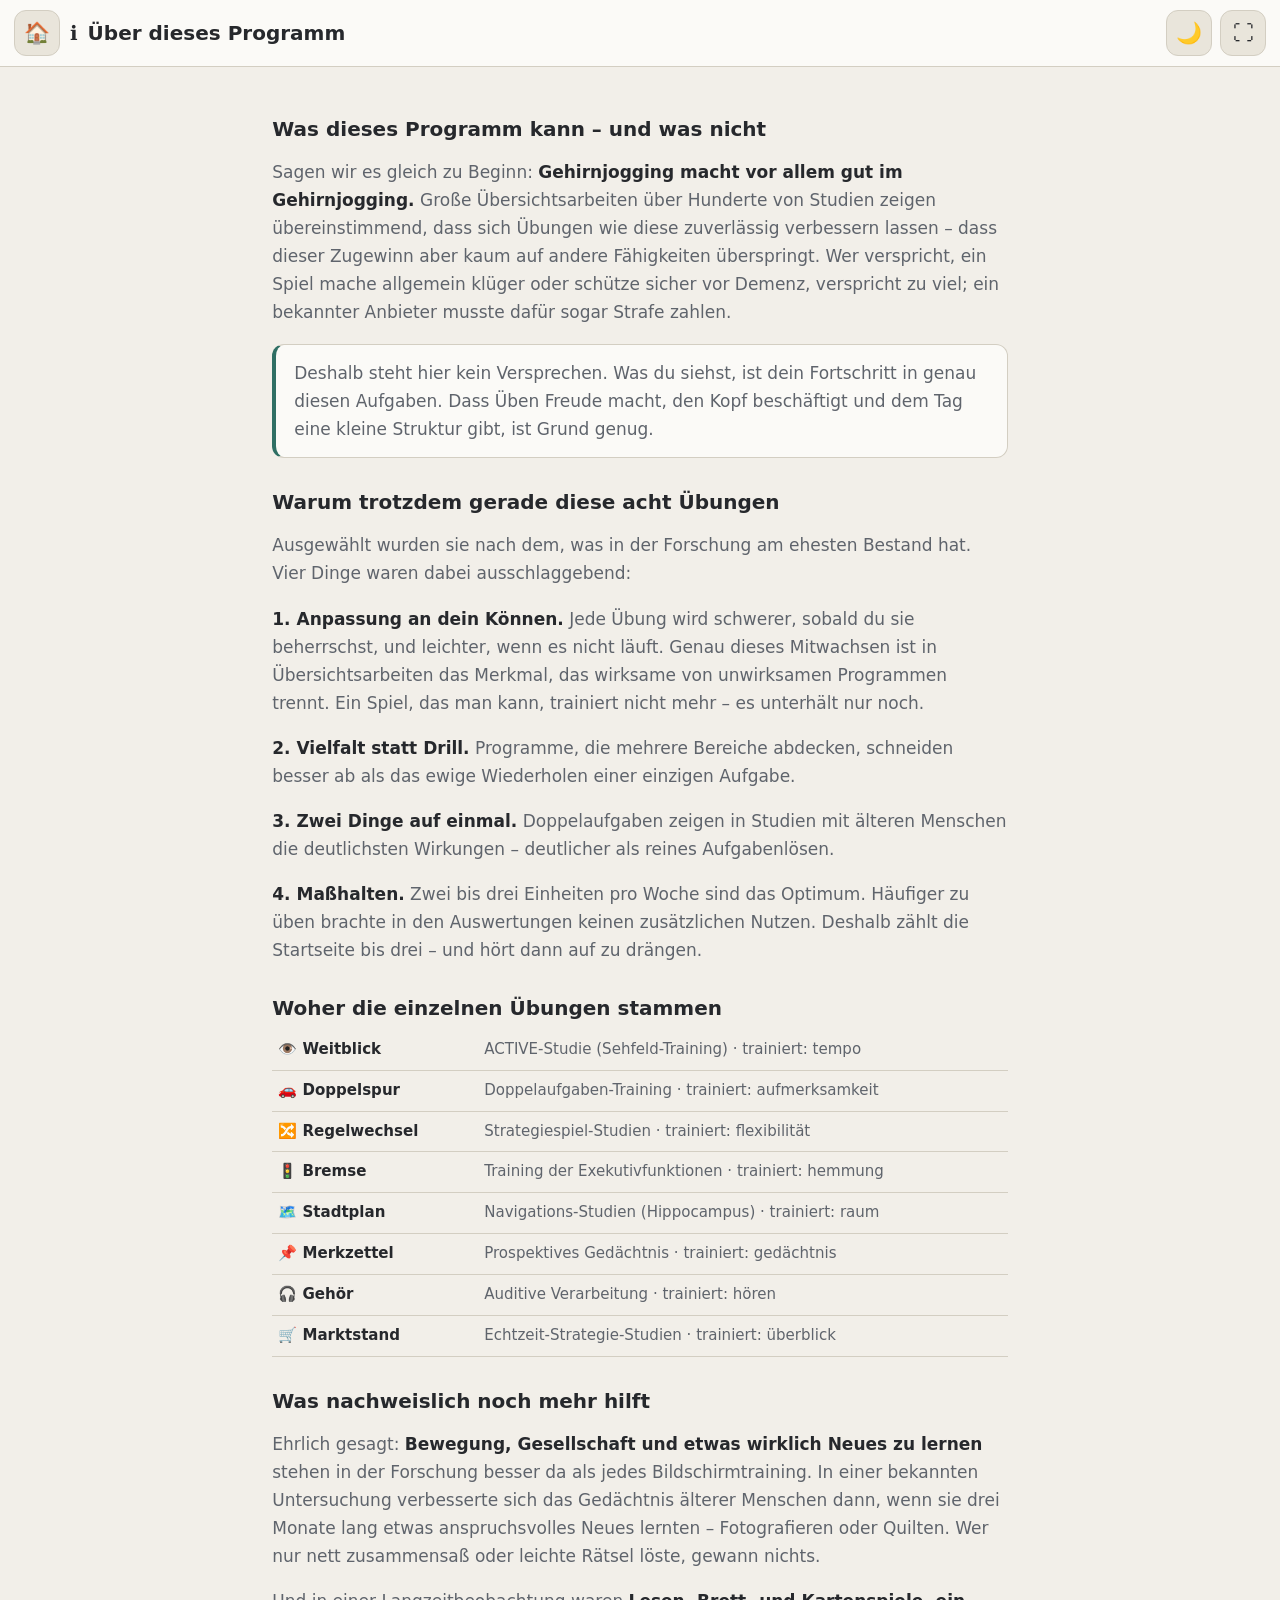
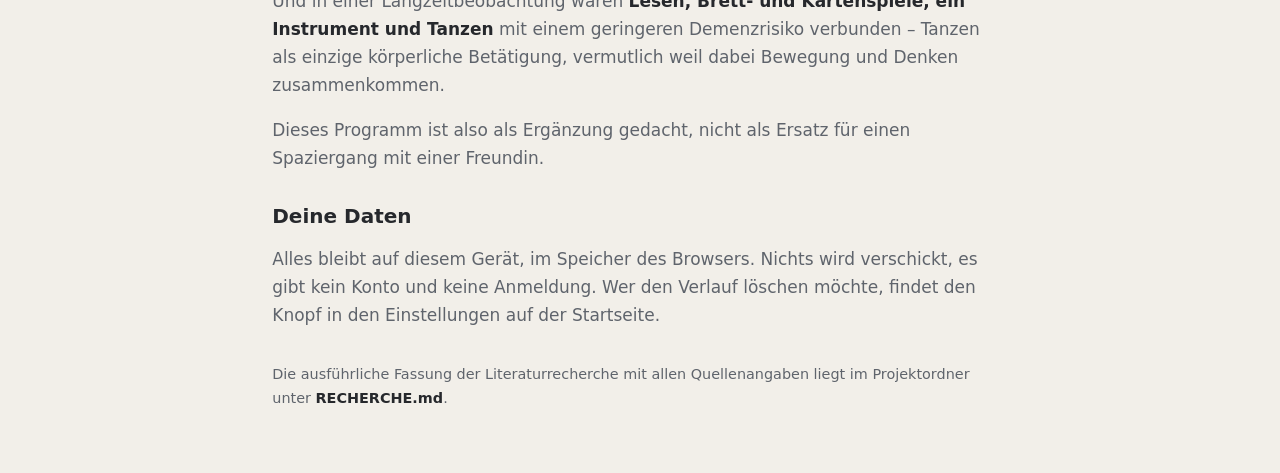
==== ueber.html @ f0347457 "Gehirnjogging: acht adaptive Übungen als statische Seite Ergänzt die Spielesammlung um genau die kog" ====
<!DOCTYPE html>
<html lang="de">
<head>
<meta charset="utf-8">
<meta name="viewport" content="width=device-width, initial-scale=1">
<title>Über dieses Programm – Gehirnjogging</title>
<link rel="icon" href="data:image/svg+xml,<svg xmlns='http://www.w3.org/2000/svg' viewBox='0 0 100 100'><text y='.9em' font-size='90'>🧠</text></svg>">
<link rel="stylesheet" href="css/common.css">
<script src="js/common.js"></script>
<script src="js/uebungen.js" defer></script>
<style>
.text{max-width:68ch;margin:0 auto}
.text h2{margin:32px 0 10px;font-size:1.25rem}
.text p{color:var(--muted);line-height:1.65}
.text b{color:var(--text)}
.kasten{
  background:var(--surface);border:1px solid var(--border);border-left:4px solid var(--accent);
  border-radius:12px;padding:14px 18px;margin:18px 0;
}
.kasten p{margin:0}
table.q{width:100%;border-collapse:collapse;margin-top:10px;font-size:.94rem}
table.q td{padding:9px 6px;border-bottom:1px solid var(--border);vertical-align:top;color:var(--muted)}
table.q td:first-child{font-weight:700;color:var(--text);white-space:nowrap;padding-right:14px}
</style>
</head>
<body>

<header class="topbar">
  <a class="icon-btn" href="index.html" title="Zur Übersicht">🏠</a>
  <h1><span>ℹ️</span> Über dieses Programm</h1>
  <div class="actions">
    <button class="icon-btn" id="btn-theme" title="Hell/Dunkel">🌙</button>
    <button class="icon-btn" id="btn-fs" title="Vollbild">⛶</button>
  </div>
</header>

<main class="page">
  <div class="text">

    <h2>Was dieses Programm kann – und was nicht</h2>
    <p>Sagen wir es gleich zu Beginn: <b>Gehirnjogging macht vor allem gut im
    Gehirnjogging.</b> Große Übersichtsarbeiten über Hunderte von Studien zeigen
    übereinstimmend, dass sich Übungen wie diese zuverlässig verbessern lassen – dass
    dieser Zugewinn aber kaum auf andere Fähigkeiten überspringt. Wer verspricht,
    ein Spiel mache allgemein klüger oder schütze sicher vor Demenz, verspricht zu
    viel; ein bekannter Anbieter musste dafür sogar Strafe zahlen.</p>

    <div class="kasten">
      <p>Deshalb steht hier kein Versprechen. Was du siehst, ist dein Fortschritt in
      genau diesen Aufgaben. Dass Üben Freude macht, den Kopf beschäftigt und dem
      Tag eine kleine Struktur gibt, ist Grund genug.</p>
    </div>

    <h2>Warum trotzdem gerade diese acht Übungen</h2>
    <p>Ausgewählt wurden sie nach dem, was in der Forschung am ehesten Bestand hat.
    Vier Dinge waren dabei ausschlaggebend:</p>
    <p><b>1. Anpassung an dein Können.</b> Jede Übung wird schwerer, sobald du sie
    beherrschst, und leichter, wenn es nicht läuft. Genau dieses Mitwachsen ist in
    Übersichtsarbeiten das Merkmal, das wirksame von unwirksamen Programmen trennt.
    Ein Spiel, das man kann, trainiert nicht mehr – es unterhält nur noch.</p>
    <p><b>2. Vielfalt statt Drill.</b> Programme, die mehrere Bereiche abdecken,
    schneiden besser ab als das ewige Wiederholen einer einzigen Aufgabe.</p>
    <p><b>3. Zwei Dinge auf einmal.</b> Doppelaufgaben zeigen in Studien mit älteren
    Menschen die deutlichsten Wirkungen – deutlicher als reines Aufgabenlösen.</p>
    <p><b>4. Maßhalten.</b> Zwei bis drei Einheiten pro Woche sind das Optimum.
    Häufiger zu üben brachte in den Auswertungen keinen zusätzlichen Nutzen. Deshalb
    zählt die Startseite bis drei – und hört dann auf zu drängen.</p>

    <h2>Woher die einzelnen Übungen stammen</h2>
    <table class="q" id="tabelle"></table>

    <h2>Was nachweislich noch mehr hilft</h2>
    <p>Ehrlich gesagt: <b>Bewegung, Gesellschaft und etwas wirklich Neues zu lernen</b>
    stehen in der Forschung besser da als jedes Bildschirmtraining. In einer
    bekannten Untersuchung verbesserte sich das Gedächtnis älterer Menschen dann,
    wenn sie drei Monate lang etwas anspruchsvolles Neues lernten – Fotografieren
    oder Quilten. Wer nur nett zusammensaß oder leichte Rätsel löste, gewann nichts.</p>
    <p>Und in einer Langzeitbeobachtung waren <b>Lesen, Brett- und Kartenspiele, ein
    Instrument und Tanzen</b> mit einem geringeren Demenzrisiko verbunden – Tanzen als
    einzige körperliche Betätigung, vermutlich weil dabei Bewegung und Denken
    zusammenkommen.</p>
    <p>Dieses Programm ist also als Ergänzung gedacht, nicht als Ersatz für einen
    Spaziergang mit einer Freundin.</p>

    <h2>Deine Daten</h2>
    <p>Alles bleibt auf diesem Gerät, im Speicher des Browsers. Nichts wird
    verschickt, es gibt kein Konto und keine Anmeldung. Wer den Verlauf löschen
    möchte, findet den Knopf in den Einstellungen auf der Startseite.</p>

    <p style="margin-top:34px;font-size:.9rem">
      Die ausführliche Fassung der Literaturrecherche mit allen Quellenangaben liegt
      im Projektordner unter <b>RECHERCHE.md</b>.
    </p>
  </div>
</main>

<script>
document.addEventListener("DOMContentLoaded", function () {
  var t = document.getElementById("tabelle");
  GJ.UEBUNGEN.forEach(function (u) {
    var tr = document.createElement("tr");
    tr.innerHTML = "<td>" + u.icon + " " + u.name + "</td><td>" + u.quelle +
      " · trainiert: " + u.bereich.toLowerCase() + "</td>";
    t.appendChild(tr);
  });
});
</script>
</body>
</html>
---- css/common.css ----
/* ===== Gehirnjogging – gemeinsames Design ===== */
:root{
  --bg:#f2efe9;
  --surface:#fbfaf7;
  --surface2:#e9e5db;
  --border:#d3cec2;
  --text:#26282c;
  --muted:#5f646c;
  --accent:#2f6f64;
  --accent-soft:#dcebe6;
  --danger:#a8453a;
  --warn:#9c6f24;
  --good:#3d7a4e;
  --shadow:0 2px 10px rgba(40,35,25,.09);
  --radius:14px;
}
[data-theme="dark"]{
  --bg:#14161b;
  --surface:#1e222a;
  --surface2:#2a2f3a;
  --border:#3c4351;
  --text:#e9e7e2;
  --muted:#a3a9b3;
  --accent:#6cbcaa;
  --accent-soft:#24413b;
  --danger:#e0806f;
  --warn:#d9a75a;
  --good:#7fc08e;
  --shadow:0 2px 12px rgba(0,0,0,.45);
}

*{box-sizing:border-box}
html{-webkit-text-size-adjust:100%}
body{
  margin:0;
  font-family:system-ui,-apple-system,"Segoe UI",Roboto,sans-serif;
  background:var(--bg);color:var(--text);
  font-size:17px;line-height:1.45;min-height:100vh;
  -webkit-tap-highlight-color:transparent;
}
body.gross{font-size:20px}
h1,h2,h3{line-height:1.2}
a{color:var(--accent)}
:focus-visible{outline:3px solid var(--accent);outline-offset:2px}

button{font:inherit;color:inherit;cursor:pointer;border:none;background:none;touch-action:manipulation}
.btn{
  display:inline-flex;align-items:center;justify-content:center;gap:8px;
  min-height:46px;padding:10px 20px;border-radius:12px;
  background:var(--surface2);border:1px solid var(--border);
  font-size:1.02rem;font-weight:600;
}
.btn:hover{filter:brightness(.96)}
.btn.primary{background:var(--accent);border-color:var(--accent);color:#fff}
[data-theme="dark"] .btn.primary{color:#10201c}
.btn:disabled{opacity:.45;cursor:default}
.btn.gross{min-height:64px;font-size:1.2rem;padding:12px 28px}
.icon-btn{
  width:46px;height:46px;flex:0 0 auto;border-radius:12px;font-size:1.3rem;
  display:inline-flex;align-items:center;justify-content:center;
  background:var(--surface2);border:1px solid var(--border);
  text-decoration:none;
}
.icon-btn:hover{filter:brightness(.96)}

/* Kopfzeile */
.topbar{
  position:sticky;top:0;z-index:20;display:flex;align-items:center;gap:10px;
  padding:10px 14px;background:var(--surface);border-bottom:1px solid var(--border);
}
.topbar h1{flex:1;font-size:1.25rem;margin:0;display:flex;gap:10px;align-items:center;white-space:nowrap;overflow:hidden}
.topbar .actions{display:flex;gap:8px}

.page{max-width:1100px;margin:0 auto;padding:18px 16px 48px}
.center{display:flex;flex-direction:column;align-items:center;gap:16px}

/* Statusleiste */
.hud{display:flex;flex-wrap:wrap;gap:10px;justify-content:center}
.hud .stat{
  background:var(--surface);border:1px solid var(--border);border-radius:12px;
  padding:7px 16px;min-width:96px;text-align:center;
}
.hud .stat b{display:block;font-size:1.25rem;font-variant-numeric:tabular-nums}
.hud .stat span{color:var(--muted);font-size:.82rem}
.hud .stat.aktiv{border-color:var(--accent);box-shadow:0 0 0 2px var(--accent-soft)}

/* Overlay / Dialog */
.overlay{
  position:fixed;inset:0;z-index:50;display:none;align-items:center;justify-content:center;
  padding:16px;background:rgba(15,15,15,.5);
}
.overlay.open{display:flex}
.panel{
  background:var(--surface);border:1px solid var(--border);border-radius:var(--radius);
  padding:22px 24px;max-width:560px;width:100%;max-height:88vh;overflow:auto;box-shadow:var(--shadow);
}
.panel h2{margin:0 0 6px;font-size:1.35rem}
.panel .hint{color:var(--muted);font-size:.9rem;margin:0 0 8px}
.panel-buttons{display:flex;gap:10px;justify-content:flex-end;margin-top:18px;flex-wrap:wrap}

.field{display:flex;align-items:center;justify-content:space-between;gap:12px;margin:15px 0;flex-wrap:wrap}
.field>label{font-weight:600}
.field small{flex-basis:100%;color:var(--muted);margin-top:-4px}
.seg{display:flex;gap:6px;flex-wrap:wrap}
.seg button{
  min-height:42px;padding:8px 14px;border-radius:10px;
  border:1px solid var(--border);background:var(--surface2);font-weight:600;
}
.seg button.active{background:var(--accent);color:#fff;border-color:var(--accent)}
[data-theme="dark"] .seg button.active{color:#10201c}
input[type=checkbox]{width:24px;height:24px;accent-color:var(--accent);cursor:pointer}
input[type=range]{accent-color:var(--accent);width:160px}
input[type=number],input[type=text]{
  font:inherit;padding:8px 10px;border-radius:10px;border:1px solid var(--border);
  background:var(--surface);color:var(--text);width:92px;
}

/* Aufklappbare Erklärungen */
details.rules{
  width:min(94vw, 660px);margin:4px auto 0;
  background:var(--surface);border:1px solid var(--border);border-radius:12px;
  padding:12px 18px;
}
details.rules summary{cursor:pointer;font-weight:700;user-select:none}
details.rules summary:hover{color:var(--accent)}
details.rules p{color:var(--muted);font-size:.95rem;margin:10px 0 4px;line-height:1.55}
details.rules b{color:var(--text)}

/* Ergebnis */
.result{text-align:center}
.result .big{font-size:2.2rem;margin:6px 0 2px}
.result p{color:var(--muted);margin:6px 0 0}
.niveau-zeile{
  display:flex;align-items:center;justify-content:center;gap:10px;margin-top:14px;
  font-size:.95rem;color:var(--muted);
}
.niveau-balken{
  flex:1;max-width:240px;height:12px;border-radius:99px;background:var(--surface2);
  border:1px solid var(--border);overflow:hidden;
}
.niveau-balken i{display:block;height:100%;background:var(--accent);transition:width .6s}

/* Startseite */
.intro{margin:6px 0 22px;color:var(--muted);max-width:62ch}
.section-title{margin:30px 0 12px;font-size:1.05rem;color:var(--muted);text-transform:uppercase;letter-spacing:.06em}
.cards{display:grid;grid-template-columns:repeat(auto-fill,minmax(250px,1fr));gap:16px}
.gcard{
  display:flex;flex-direction:column;gap:8px;background:var(--surface);
  border:1px solid var(--border);border-radius:var(--radius);padding:18px;
  text-decoration:none;color:inherit;box-shadow:var(--shadow);
  transition:transform .15s,border-color .15s;position:relative;
}
.gcard:hover{transform:translateY(-3px);border-color:var(--accent)}
.gcard .gi{font-size:2.6rem;line-height:1}
.gcard h3{margin:2px 0 0;font-size:1.22rem}
.gcard p{margin:0;color:var(--muted);font-size:.94rem}
.badges{display:flex;gap:6px;flex-wrap:wrap;margin-top:auto;padding-top:8px;align-items:center}
.badge{font-size:.74rem;font-weight:700;padding:3px 10px;border-radius:99px;background:var(--accent-soft);color:var(--accent)}
.badge.grau{background:var(--surface2);color:var(--muted)}

/* Kachel oben auf der Startseite */
.tafel{
  background:var(--surface);border:1px solid var(--border);border-radius:var(--radius);
  padding:20px 22px;box-shadow:var(--shadow);
}
.tafel h2{margin:0 0 4px;font-size:1.2rem}
.tafel p{margin:0;color:var(--muted);font-size:.95rem}
.tafel-reihe{display:grid;grid-template-columns:1.2fr .8fr;gap:16px;align-items:start}
@media (max-width:760px){ .tafel-reihe{grid-template-columns:1fr} }

/* Spielfeld */
.buehne{
  background:var(--surface);border:1px solid var(--border);border-radius:var(--radius);
  box-shadow:var(--shadow);position:relative;overflow:hidden;
  width:min(94vw,620px);
}
canvas{display:block;width:100%;height:auto;touch-action:none}
.ansage{
  font-size:1.15rem;font-weight:700;min-height:1.6em;text-align:center;color:var(--muted);
}
.ansage.gut{color:var(--good)}
.ansage.schlecht{color:var(--danger)}
.antworten{display:flex;gap:12px;flex-wrap:wrap;justify-content:center}
.antworten .btn{min-width:120px}

/* Fortschrittsleiste einer Sitzung */
.sitzungsleiste{
  display:flex;align-items:center;gap:10px;justify-content:center;flex-wrap:wrap;
  background:var(--accent-soft);border:1px solid var(--accent);
  border-radius:12px;padding:8px 14px;font-size:.92rem;font-weight:600;color:var(--accent);
}
[data-theme="dark"] .sitzungsleiste{color:var(--text)}
.punkte{display:flex;gap:6px}
.punkte i{width:11px;height:11px;border-radius:99px;background:var(--border);display:block}
.punkte i.fertig{background:var(--accent)}
.punkte i.jetzt{background:var(--accent);box-shadow:0 0 0 3px var(--accent-soft)}

/* Liste (Verlauf) */
.liste{list-style:none;padding:0;margin:0}
.liste li{
  display:flex;justify-content:space-between;gap:12px;padding:9px 2px;
  border-bottom:1px solid var(--border);font-size:.95rem;
}
.liste li:last-child{border-bottom:none}
.liste .wann{color:var(--muted)}

@media (max-width:600px){
  body{font-size:16px}
  body.gross{font-size:19px}
  .topbar h1{font-size:1.05rem}
  .icon-btn{width:42px;height:42px}
  .panel{padding:18px}
  .page{padding:14px 12px 40px}
}
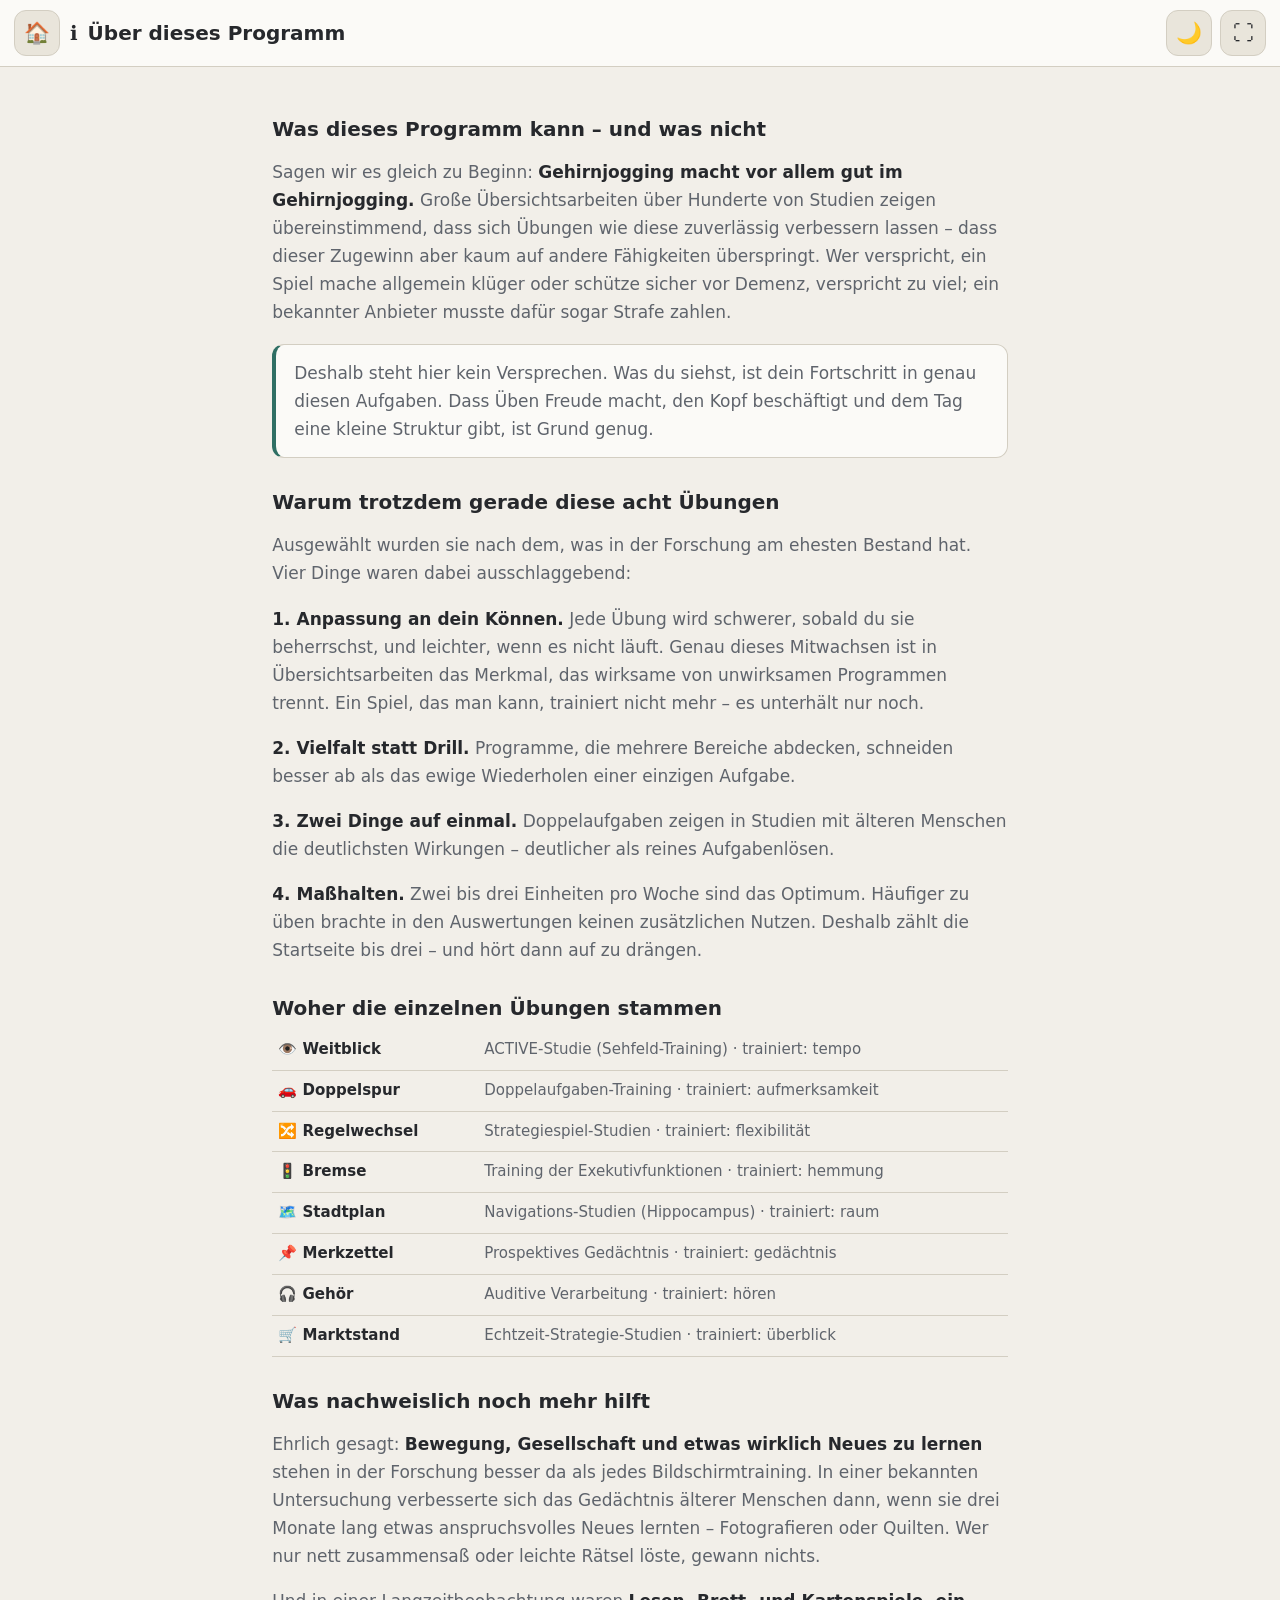
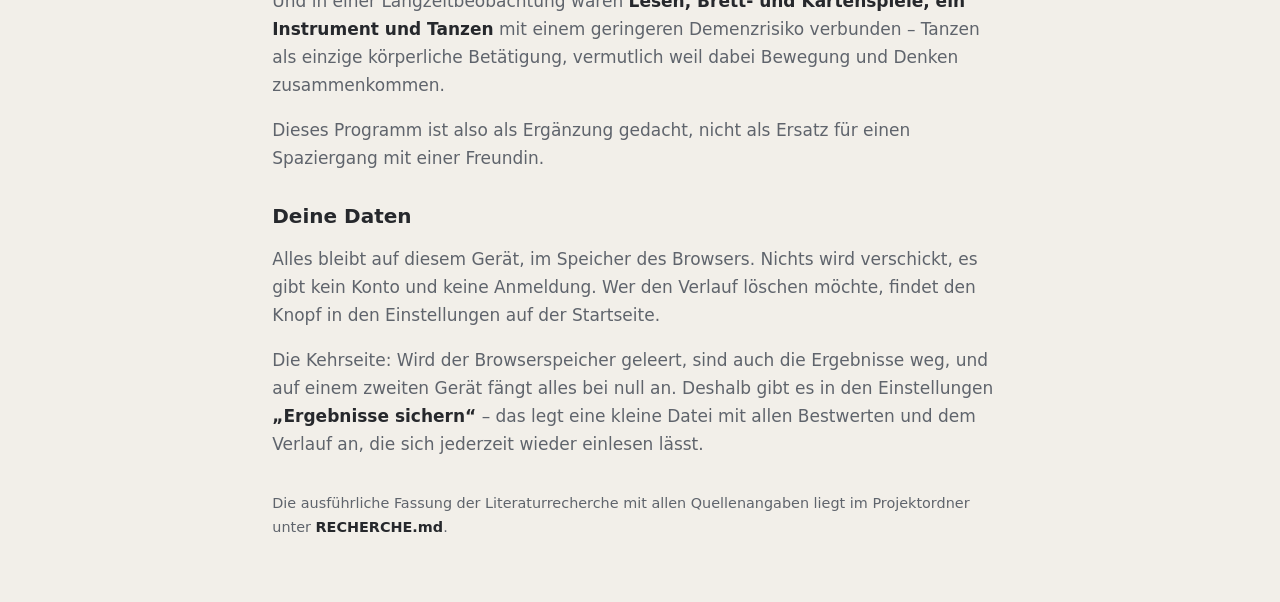
==== commit 3624273d: "Sicherung der Ergebnisse, Schlusssatz der Startseite entfernt Die Ergebnisse liegen nur im Browsersp" ====
--- a/ueber.html
+++ b/ueber.html
@@ -86,6 +86,10 @@
     <p>Alles bleibt auf diesem Gerät, im Speicher des Browsers. Nichts wird
     verschickt, es gibt kein Konto und keine Anmeldung. Wer den Verlauf löschen
     möchte, findet den Knopf in den Einstellungen auf der Startseite.</p>
+    <p>Die Kehrseite: Wird der Browserspeicher geleert, sind auch die Ergebnisse weg,
+    und auf einem zweiten Gerät fängt alles bei null an. Deshalb gibt es in den
+    Einstellungen <b>„Ergebnisse sichern“</b> – das legt eine kleine Datei mit allen
+    Bestwerten und dem Verlauf an, die sich jederzeit wieder einlesen lässt.</p>
 
     <p style="margin-top:34px;font-size:.9rem">
       Die ausführliche Fassung der Literaturrecherche mit allen Quellenangaben liegt
